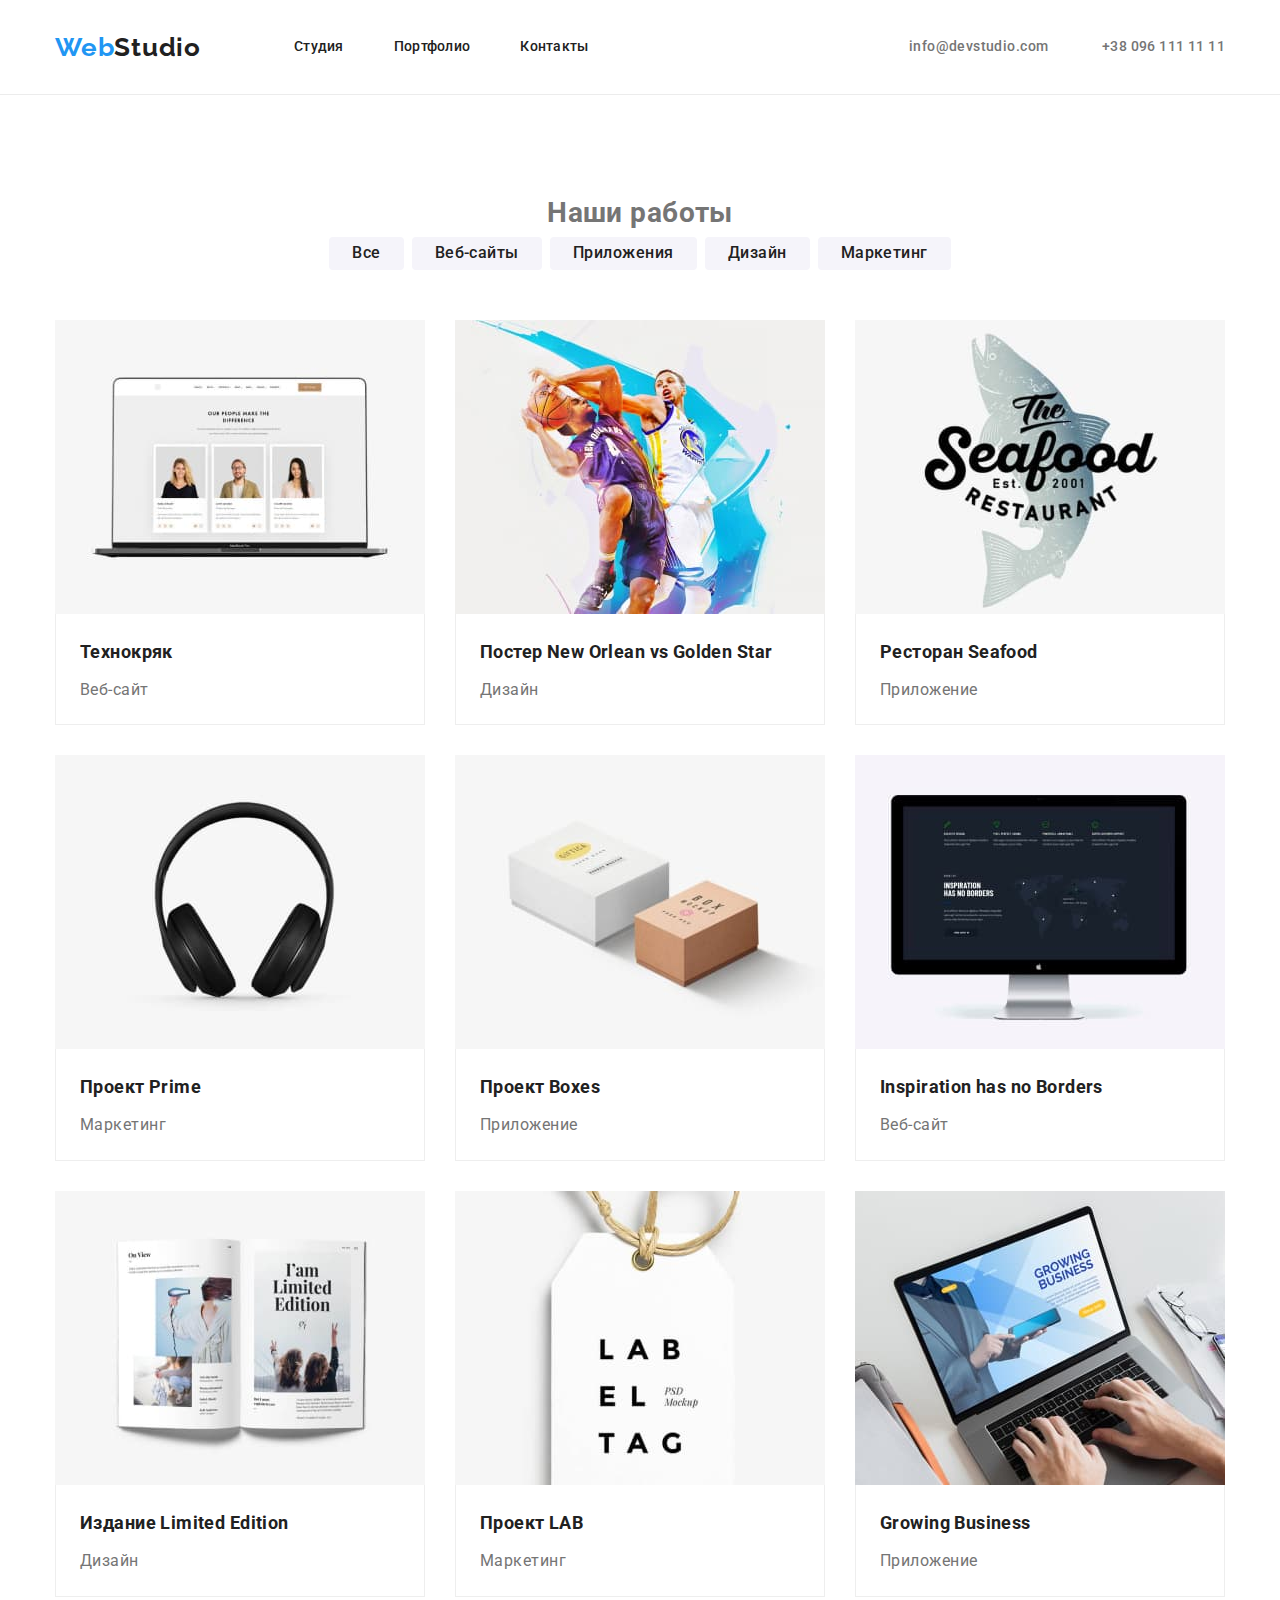
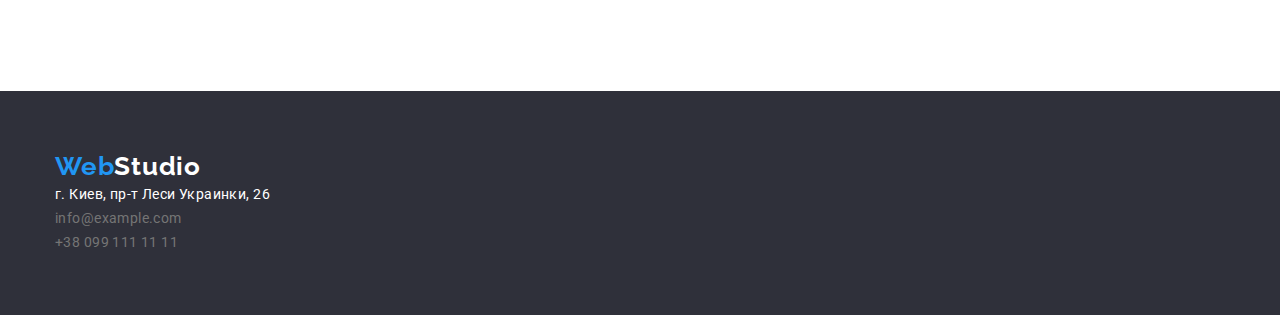
==== portfolio.html @ c0898d97 "homework 3" ====
<!DOCTYPE html>
<html lang="ru">
  <head>
    <meta charset="UTF-8" />
    <meta http-equiv="X-UA-Compatible" content="IE=edge" />
    <meta name="viewport" content="width=device-width, initial-scale=1.0" />
    <!-- Google fonts -->
    <link rel="preconnect" href="https://fonts.googleapis.com" />
    <link rel="preconnect" href="https://fonts.gstatic.com" crossorigin />
    <link
      href="https://fonts.googleapis.com/css2?family=Raleway:wght@700&family=Roboto:ital,wght@0,500;0,700;0,900;1,400&display=swap"
      rel="stylesheet"
    />
    <link
      rel="stylesheet"
      href="https://cdnjs.cloudflare.com/ajax/libs/modern-normalize/1.1.0/modern-normalize.min.css"
    />
    <link rel="stylesheet" href="./css/styles.css" />
    <title>Portfolio</title>
  </head>
  <body>
    <!-- HEADER -->

    <header class="header">
      <div class="container container-flex">
        <nav class="navigation">
          <a class="link logo logo-main" href="./index.html"
            ><span class="logo-accent">Web</span>Studio</a
          >
          <ul class="menu ul-reset">
            <li class="list-item menu-item">
              <a href="./index.html" class="link menu-item-link">Студия</a>
            </li>
            <li class="list-item menu-item">
              <a href="#" class="link menu-item-link">Портфолио</a>
            </li>
            <li class="list-item menu-item">
              <a href="#" class="link menu-item-link">Контакты</a>
            </li>
          </ul>
        </nav>
        <div class="contacts-header">
          <a href="#" class="link contacts-header-item">info@devstudio.com</a>
          <a href="#" class="link contacts-header-item">+38 096 111 11 11</a>
        </div>
      </div>
    </header>

    <!-- main -->

    <main>
      <section class="section">
        <div class="container">
          <h1 class="main-heading">Наши работы</h1>
          <ul class="filter ul-reset">
            <li class="list-item filter-item">
              <button type="button" class="btn btn-secondary">Все</button>
            </li>
            <li class="list-item filter-item">
              <button type="button" class="btn btn-secondary">Веб-сайты</button>
            </li>
            <li class="list-item filter-item">
              <button type="button" class="btn btn-secondary">Приложения</button>
            </li>
            <li class="list-item filter-item">
              <button type="button" class="btn btn-secondary">Дизайн</button>
            </li>
            <li class="list-item filter-item">
              <button type="button" class="btn btn-secondary">Маркетинг</button>
            </li>
          </ul>
          <ul class="portfolio ul-reset">
            <li class="list-item portfolio-item">
              <a href="" class="link">
                <img
                  src="./images/portfolio/techno.jpg"
                  class="portfolio-item-img"
                  width="370"
                  height="294"
                  alt="Ноутбук с открытым веб-сайтом"
                />
                <div class="portfolio-item-info">
                  <h2 class="portfolio-item-header">Технокряк</h2>
                  <p class="portfolio-item-category">Веб-сайт</p>
                </div>
                <!-- <p class="portfolio-item-description">
                  Технокряк это современная площадка распространения коронавируса. Компании используют
                  эту платформу для цифрового шпионажа и атак на защищённые сервера конкурентов.
                </p> -->
              </a>
            </li>
            <li class="list-item portfolio-item">
              <a href="" class="link">
                <img
                  src="./images/portfolio/new_orlean_vs_golden_star.jpg"
                  class="portfolio-item-img"
                  width="370"
                  height="294"
                  alt="Постер два человека играют в баскетбол"
                />
                <div class="portfolio-item-info">
                  <h2 class="portfolio-item-header">Постер New Orlean vs Golden Star</h2>
                  <p class="portfolio-item-category">Дизайн</p>
                </div>
                <!-- <p class="portfolio-item-description">
                  Технокряк это современная площадка распространения коронавируса. Компании используют
                  эту платформу для цифрового шпионажа и атак на защищённые сервера конкурентов.
                </p> -->
              </a>
            </li>
            <li class="list-item portfolio-item">
              <a href="" class="link">
                <img
                  src="./images/portfolio/seafood_restaurant.jpg"
                  class="portfolio-item-img"
                  width="370"
                  height="294"
                  alt="Логотип ресторана Seafood"
                />
                <div class="portfolio-item-info">
                  <h2 class="portfolio-item-header">Ресторан Seafood</h2>
                  <p class="portfolio-item-category">Приложение</p>
                </div>
                <!-- <p class="portfolio-item-description">
                  Технокряк это современная площадка распространения коронавируса. Компании используют
                  эту платформу для цифрового шпионажа и атак на защищённые сервера конкурентов.
                </p> -->
              </a>
            </li>
            <li class="list-item portfolio-item">
              <a href="" class="link">
                <img
                  src="./images/portfolio/project_prime.jpg"
                  class="portfolio-item-img"
                  width="370"
                  height="294"
                  alt="Чёрные наушники"
                />
                <div class="portfolio-item-info">
                  <h2 class="portfolio-item-header">Проект Prime</h2>
                  <p class="portfolio-item-category">Маркетинг</p>
                </div>
                <!-- <p class="portfolio-item-description">
                  Технокряк это современная площадка распространения коронавируса. Компании используют
                  эту платформу для цифрового шпионажа и атак на защищённые сервера конкурентов.
                </p> -->
              </a>
            </li>
            <li class="list-item portfolio-item">
              <a href="" class="link">
                <img
                  src="./images/portfolio/project_boxes.jpg"
                  class="portfolio-item-img"
                  width="370"
                  height="294"
                  alt="Две коробки, белая и коричневая"
                />
                <div class="portfolio-item-info">
                  <h2 class="portfolio-item-header">Проект Boxes</h2>
                  <p class="portfolio-item-category">Приложение</p>
                </div>
                <!-- <p class="portfolio-item-description">
                  Технокряк это современная площадка распространения коронавируса. Компании используют
                  эту платформу для цифрового шпионажа и атак на защищённые сервера конкурентов.
                </p> -->
              </a>
            </li>
            <li class="list-item portfolio-item">
              <a href="" class="link">
                <img
                  src="./images/portfolio/inspiration_has_no_borders.jpg"
                  class="portfolio-item-img"
                  width="370"
                  height="294"
                  alt="Монитор компьютера с открытым сайтом"
                />
                <div class="portfolio-item-info">
                  <h2 class="portfolio-item-header">Inspiration has no Borders</h2>
                  <p class="portfolio-item-category">Веб-сайт</p>
                </div>
                <!-- <p class="portfolio-item-description">
                  Технокряк это современная площадка распространения коронавируса. Компании используют
                  эту платформу для цифрового шпионажа и атак на защищённые сервера конкурентов.
                </p> -->
              </a>
            </li>
            <li class="list-item portfolio-item">
              <a href="" class="link">
                <img
                  src="./images/portfolio/limited_edition.jpg"
                  class="portfolio-item-img"
                  width="370"
                  height="294"
                  alt="Открытый журнал"
                />
                <div class="portfolio-item-info">
                  <h2 class="portfolio-item-header">Издание Limited Edition</h2>
                  <p class="portfolio-item-category">Дизайн</p>
                </div>
                <!-- <p class="portfolio-item-description">
                  Технокряк это современная площадка распространения коронавируса. Компании используют
                  эту платформу для цифрового шпионажа и атак на защищённые сервера конкурентов.
                </p> -->
              </a>
            </li>
            <li class="list-item portfolio-item">
              <a href="" class="link">
                <img
                  src="./images/portfolio/project_lab.jpg"
                  class="portfolio-item-img"
                  width="370"
                  height="294"
                  alt="Белый лейбл с чёрной надписью"
                />
                <div class="portfolio-item-info">
                  <h2 class="portfolio-item-header">Проект LAB</h2>
                  <p class="portfolio-item-category">Маркетинг</p>
                </div>
                <!-- <p class="portfolio-item-description">
                  Технокряк это современная площадка распространения коронавируса. Компании используют
                  эту платформу для цифрового шпионажа и атак на защищённые сервера конкурентов.
                </p> -->
              </a>
            </li>
            <li class="list-item portfolio-item">
              <a href="" class="link">
                <img
                  src="./images/portfolio/growing_business.jpg"
                  class="portfolio-item-img"
                  width="370"
                  height="294"
                  alt="Работа за ноутбуком"
                />
                <div class="portfolio-item-info">
                  <h2 class="portfolio-item-header">Growing Business</h2>
                  <p class="portfolio-item-category">Приложение</p>
                </div>
                <!-- <p class="portfolio-item-description">
                  Технокряк это современная площадка распространения коронавируса. Компании используют
                  эту платформу для цифрового шпионажа и атак на защищённые сервера конкурентов.
                </p> -->
              </a>
            </li>
          </ul>
        </div>
      </section>
    </main>

    <footer class="main-footer">
      <div class="container">
        <a href="./index.html" class="link logo logo-reverse"
          ><span class="logo-accent">Web</span>Studio</a
        >
        <address class="contact-address">
          <a href="https://goo.gl/maps/qn2ygEqjheVna8wr9" class="link street-address"
            >г. Киев, пр-т Леси Украинки, 26 </a
          ><br />
          <a href="#" class="link email-footer">info@example.com </a><br />
          <a href="#" class="link phone-footer">+38 099 111 11 11</a><br />
        </address>
      </div>
    </footer>
  </body>
</html>
---- css/styles.css ----
:root{
    --primary-text-color: #757575;
    --secondary-text-color: #212121;
    --accent-color: #2196F3;
    --accent-color-hover: #188CE8;
    --white-color: #ffffff;
    --white-semitransparent: rgba(255, 255, 255, 0,6);
    --background-color-primary: #ffffff;
    --background-color-secondary: #F5F4FA;
    --background-tertiary: #2F303A;
    --header-border-bottom-color: #ECECEC;
    --card-border-color: #EEEEEE;
    --font-raleway: 'Raleway', sans-serif;
    --font-roboto: 'Roboto', sans-serif;
}

/* styles for the main page */

body{
    background-color: var(--background-color-primary);
    color: var(--primary-text-color);
    font-family: var(--font-roboto);
    font-size:14px;
    line-height: 1.7;
    letter-spacing: 0.03em;
}
.header{
    border-bottom: 1px solid var(--header-border-bottom-color);
    padding: 32px 0;
}
.container{
    width:1200px;
    margin: 0 auto;
    padding: 0 15px;
    align-items: center;
}
.container-flex{
    display: flex;
}
.navigation{
    display: flex;
    align-items: center;
}
.list-item {
    list-style: none;
}
.link{
    text-decoration:none;
}
.link:hover,
.link:focus{
    color: var(--accent-color);
}

.logo{
    margin-right:93px;

    font-family: var(--font-raleway);
    font-size:26px;
    font-weight: 700;
    line-height: 1.17;
    letter-spacing: 0.03em;
}
.logo-main{
    color: var(--secondary-text-color);
}
.logo-main:hover,
.logo-main:focus{
    color: initial;
}
.logo-accent{
    color: var(--accent-color);
}
.menu-item:first-child,
.menu-item:nth-child(2){
    margin-right:50px;
}
.menu-item-link {
    color: var(--secondary-text-color);
    font-size:14px;
    font-weight: 500;
    line-height: 1.14;
    letter-spacing: 0.02em;
}
.contacts-header{
    margin-left:auto;
}
.contacts-header-item{
    color: var(--primary-text-color);
    font-weight: 500;
    line-height: 1.17;
}
.contacts-header-item:first-child{
    margin-right:50px;
}

/* =========================== HERO =========================== */

.hero,
footer {
    padding: 200px 0;
    background-color: var(--background-tertiary);
}
.hero-content-holder{
    max-width:696px;
    margin: 0 auto;
}
.hero-title{
    margin:0 0 30px 0;

    color:var(--white-color);
    font-size:44px;
    font-weight: 900;
    line-height: 1.36;
    text-align: center;
    text-transform: uppercase;
    letter-spacing: 0.06em;
}

.section-header{
    margin: 0 0 50px 0;

    color: var(--secondary-text-color);
    font-size: 36px;
    font-weight:700;
    letter-spacing: 0.03em;
    line-height:1.17;
    text-align: center;
}
.btn{
    border: 1px transparent solid;
    border-radius: 4px;
    padding: 6px 22px;

    font-family: var(--font-roboto);
    font-weight: 500;
    font-size:16px;
    line-height:1.16;
    text-align: center;
    letter-spacing:0.03em;
}
.btn:hover{
    cursor:pointer;
}
.btn:hover,
.btn:focus{
    background-color: var(--accent-color-hover);
    color: var(--white-color);
}
.hero-btn{
    display: block;
    margin: 0 auto;
    padding: 10px 32px;
    background-color: var(--accent-color);
    color: var(--white-color);
    font-family: var(--font-roboto);
    font-weight: 700;
    line-height:1.8;
    letter-spacing: 0.06em;
}

/* =========================== ADVANTAGES =========================== */

.section{
    padding: 94px 0;
}
.advantages{
    padding-bottom:0;
}
.ul-reset{
    display: flex;
    margin: 0;
    padding: 0;
}
.advantages-header{
    margin: 0 0 10px 0;

    color: var(--secondary-text-color);
    font-weight:700;
    text-align: left;
    text-transform: uppercase;
    letter-spacing: 0.03em;
    line-height:1.17;
    font-size: 14px;
}
.advantages-item:not(:last-child){
    margin-right: 30px;
}
/* =========================== TASKS =========================== */
.tasks-item:not(:last-child){
    margin-right: 30px
}
/* =========================== OUR TEAM =========================== */
.team{
    background-color: var(--background-color-secondary);
}
.team-item{
    background-color: var(--background-color-primary);
    border-radius: 0px 0px 4px 4px;
}
.team-item:not(:last-child){
    margin-right:30px;
}

.team-member{
    padding: 30px 0;
    text-align: center;
}

.team-member-name{
    margin:0 0 10px 0;

    font-weight: 500;
    font-size: 16px;
    line-height: 1.17em;
    color: var(--secondary-text-color);
}
.team-member-occupation{
    margin:0;
    font-size:16px;
}

/* =========================== MAIN FOOTER =========================== */

.main-footer{
    padding: 60px 0;
}
.logo-reverse{
    margin-bottom: 20px;
    color: var(--white-color);
}
.logo-reverse:hover,
.logo-reverse:focus{
    color: var(--white-color);
}
.contact-address{
    font-style: normal;
}
.street-address{
    margin-bottom: 9px;
    color: var(--white-color);
}
.email-footer,
.phone-footer{
    color: var(--white-semitransparent);
}
.email-footer{
    margin-bottom: 9px;
}
/* =========================== PORTFOLIO =========================== */

.portfolio-item-header{
    color: var(--secondary-text-color);
    font-size:18px;
    line-height:2;
    text-align: left;
}
.main-heading{
    margin:0;
    text-align: center;
}
.filter{
    justify-content:center;
    margin-bottom:50px;
}
.filter-item:not(:last-child){
    margin-right:8px;
}
.portfolio{
    flex-wrap:wrap;
}
.portfolio-item:not(:nth-child(-n + 3)){
    margin-top: 30px;
}
.portfolio-item:not(:nth-child(3n + 3)){
    margin-right: 30px;
}
.portfolio-item-img{
    display: block;
}
.portfolio-item-info{
    padding: 20px 24px;
    border-right: 1px solid var(--card-border-color);
    border-bottom: 1px solid var(--card-border-color);
    border-left: 1px solid var(--card-border-color);
}
.portfolio-item-header{
    margin:0 0 5px 0;
}
.portfolio-item-category{
    margin:0;
    color: var(--primary-text-color);
    font-size:16px;
    letter-spacing: 0.03em;
    line-height: 1.87em;
}
/* .portfolio-item-description{
    color: var(--white-color);
    background-color: var(--accent-color);
} */
.btn-secondary{
    background-color:var(--background-color-secondary);
    color: var(--secondary-text-color);
}
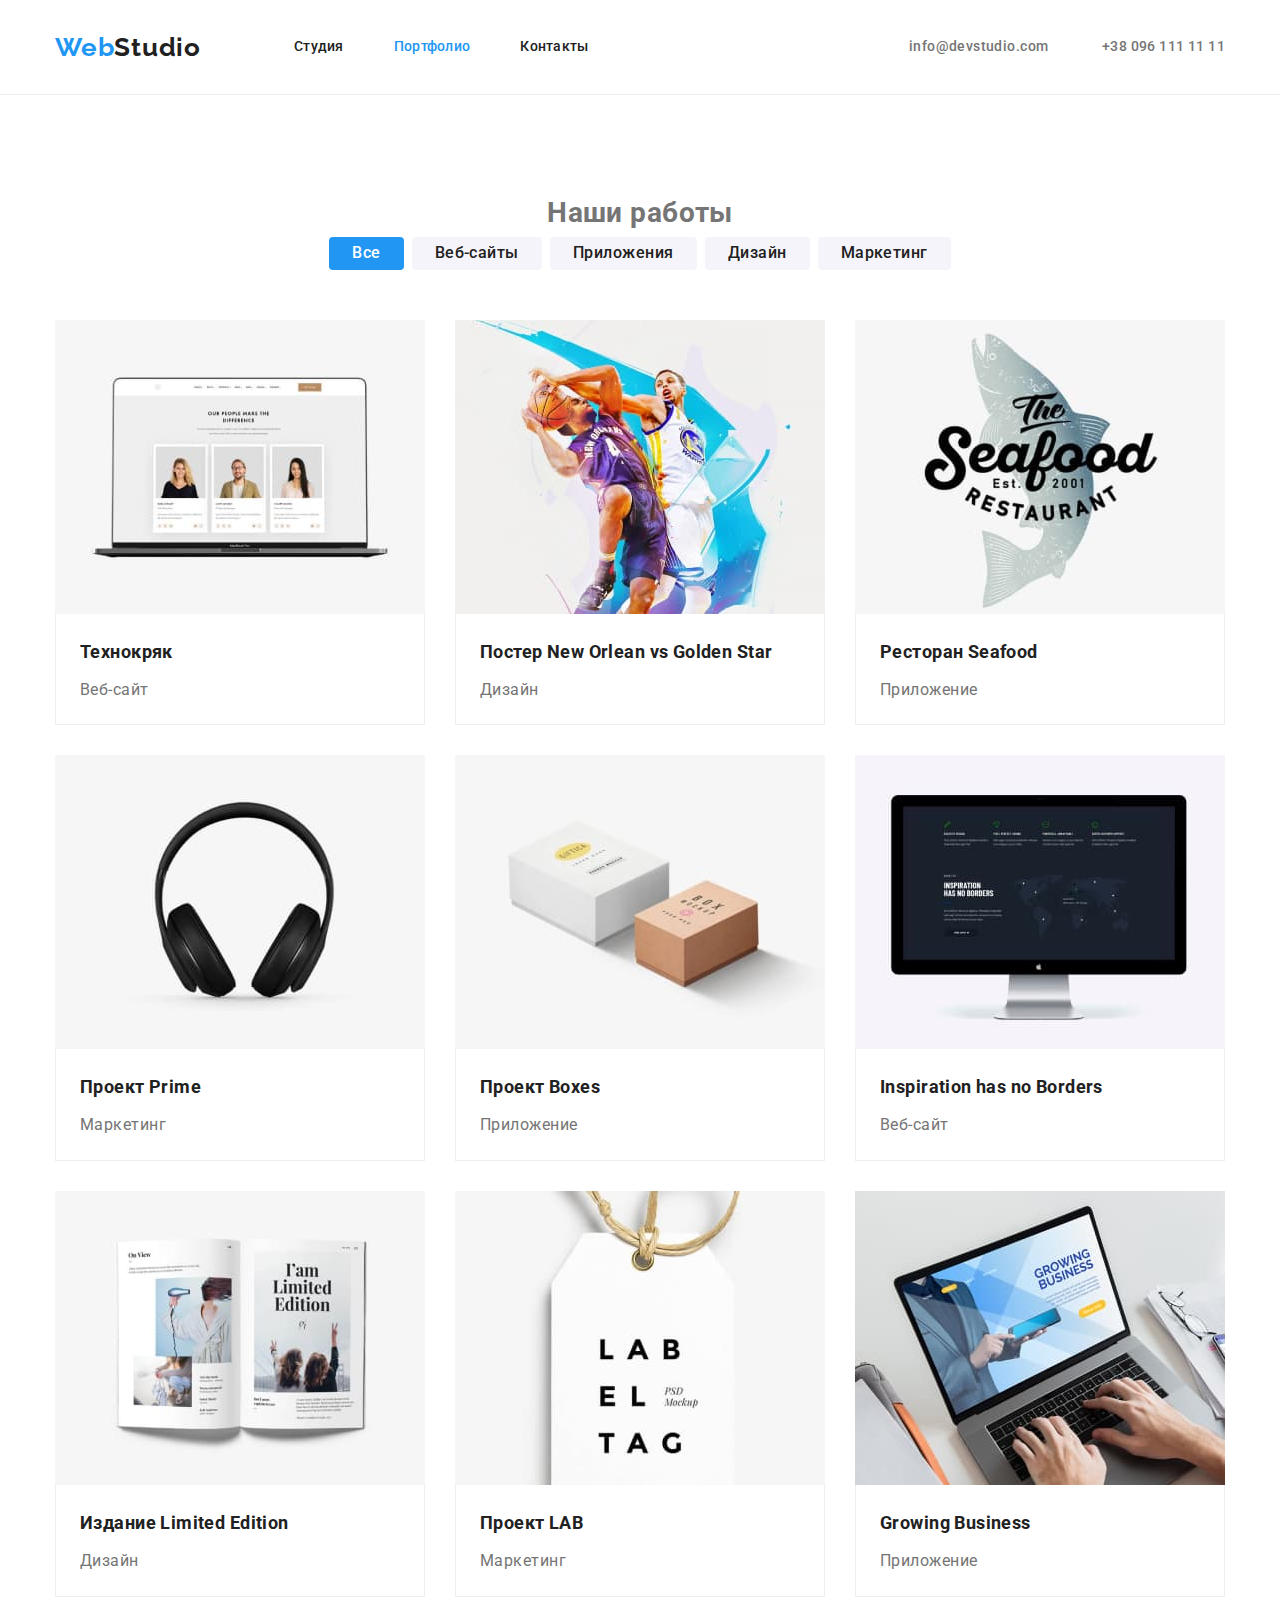
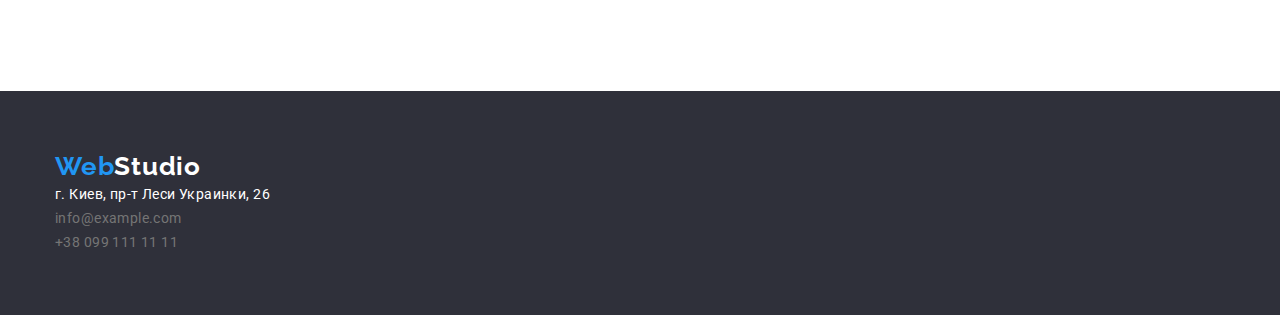
==== commit 61d3ab35: "second change" ====
--- a/portfolio.html
+++ b/portfolio.html
@@ -32,7 +32,7 @@
               <a href="./index.html" class="link menu-item-link">Студия</a>
             </li>
             <li class="list-item menu-item">
-              <a href="#" class="link menu-item-link">Портфолио</a>
+              <a href="#" class="link menu-item-link active-link">Портфолио</a>
             </li>
             <li class="list-item menu-item">
               <a href="#" class="link menu-item-link">Контакты</a>
@@ -54,7 +54,7 @@
           <h1 class="main-heading">Наши работы</h1>
           <ul class="filter ul-reset">
             <li class="list-item filter-item">
-              <button type="button" class="btn btn-secondary">Все</button>
+              <button type="button" class="btn btn-secondary btn-active">Все</button>
             </li>
             <li class="list-item filter-item">
               <button type="button" class="btn btn-secondary">Веб-сайты</button>
--- a/css/styles.css
+++ b/css/styles.css
@@ -302,3 +302,10 @@
     background-color:var(--background-color-secondary);
     color: var(--secondary-text-color);
 }
+.btn-active{
+    background-color: var(--accent-color);
+    color: var(--white-color);
+}
+.active-link{
+    color: var(--accent-color);
+}
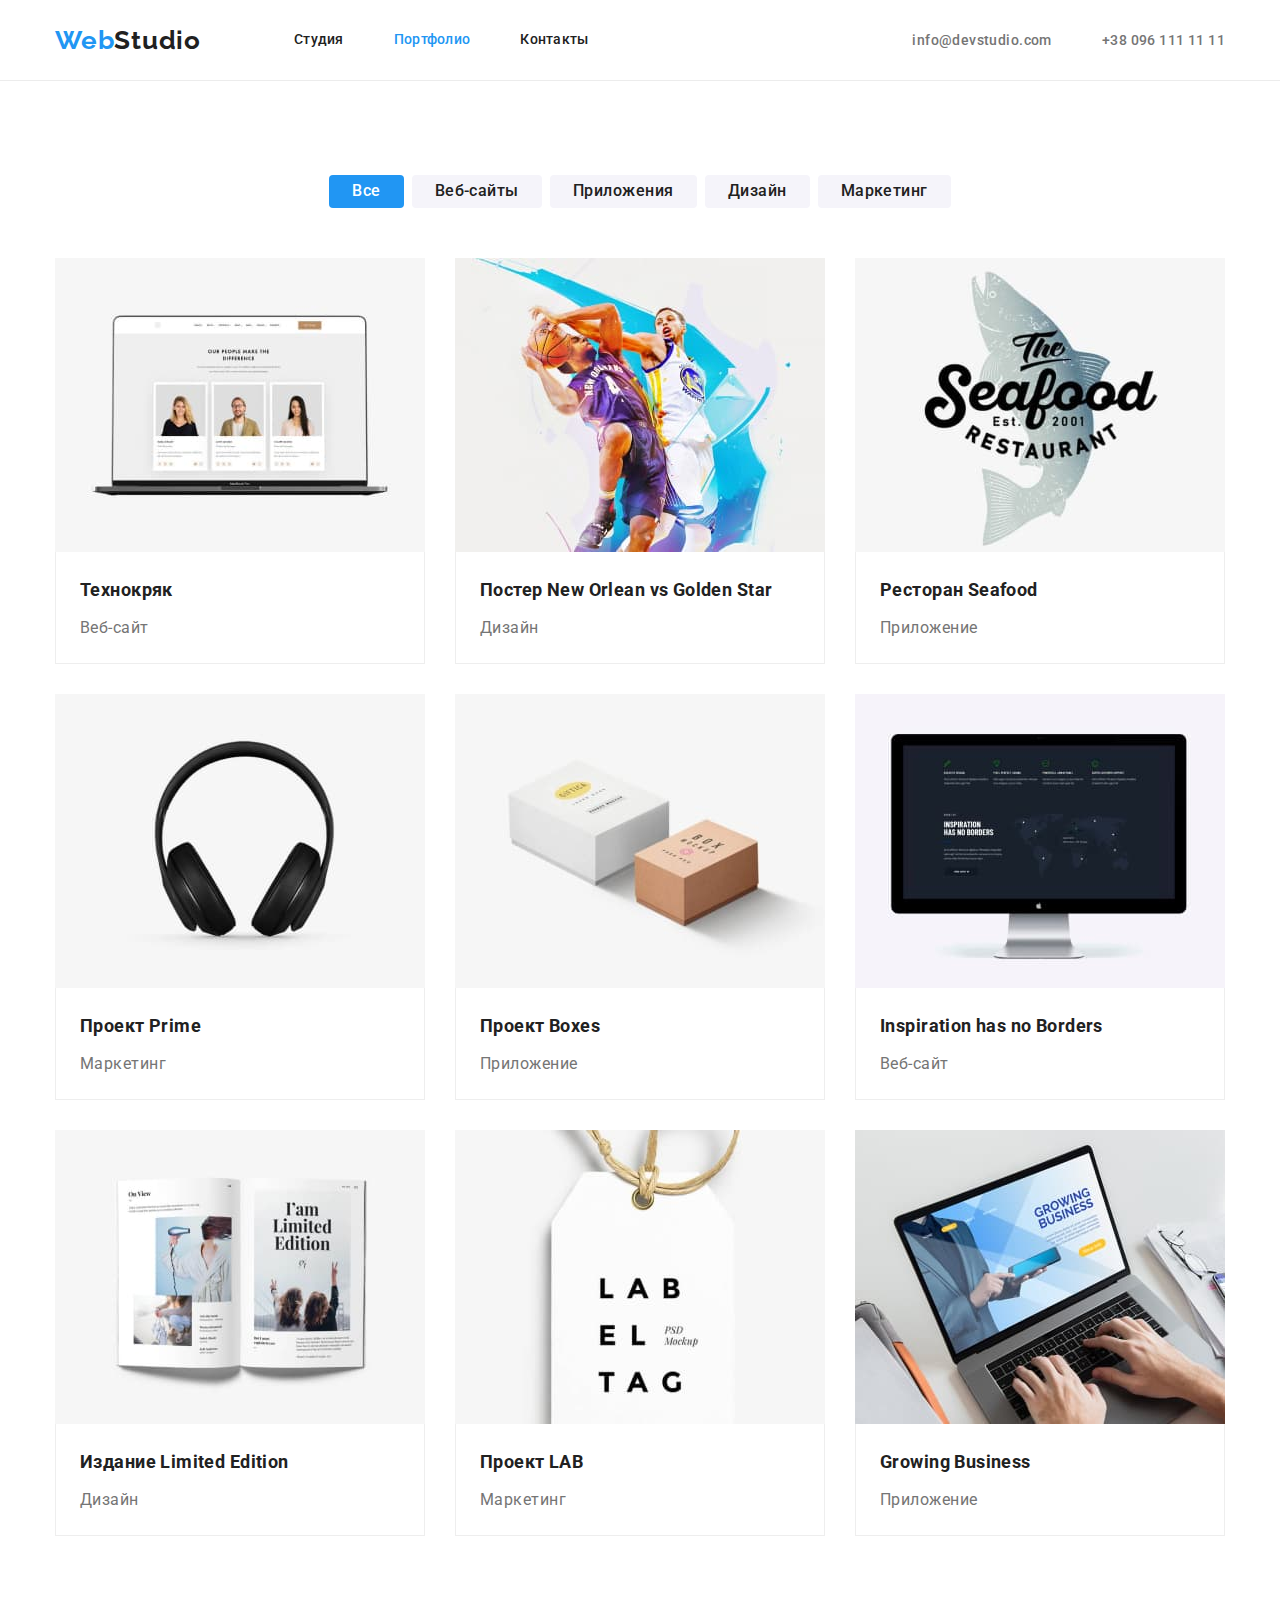
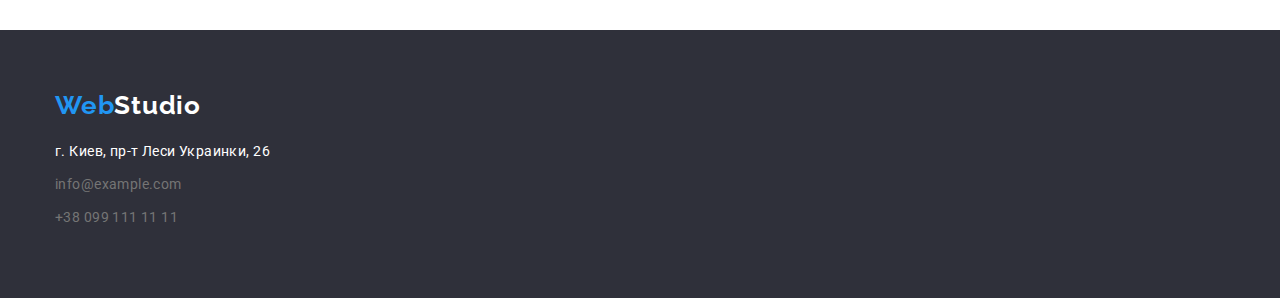
==== commit c390febf: "fixed errs" ====
--- a/portfolio.html
+++ b/portfolio.html
@@ -39,10 +39,14 @@
             </li>
           </ul>
         </nav>
-        <div class="contacts-header">
-          <a href="#" class="link contacts-header-item">info@devstudio.com</a>
-          <a href="#" class="link contacts-header-item">+38 096 111 11 11</a>
-        </div>
+        <ul class="contacts-header ul-reset">
+          <li class="list-item contacts-header-item">
+            <a href="#" class="link contacts-header-link">info@devstudio.com</a>
+          </li>
+          <li class="list-item contacts-header-item">
+            <a href="#" class="link contacts-header-link">+38 096 111 11 11</a>
+          </li>
+        </ul>
       </div>
     </header>
 
@@ -51,7 +55,7 @@
     <main>
       <section class="section">
         <div class="container">
-          <h1 class="main-heading">Наши работы</h1>
+          <h1 class="main-heading visually-hidden">Наши работы</h1>
           <ul class="filter ul-reset">
             <li class="list-item filter-item">
               <button type="button" class="btn btn-secondary btn-active">Все</button>
@@ -252,11 +256,13 @@
           ><span class="logo-accent">Web</span>Studio</a
         >
         <address class="contact-address">
-          <a href="https://goo.gl/maps/qn2ygEqjheVna8wr9" class="link street-address"
-            >г. Киев, пр-т Леси Украинки, 26 </a
-          ><br />
-          <a href="#" class="link email-footer">info@example.com </a><br />
-          <a href="#" class="link phone-footer">+38 099 111 11 11</a><br />
+          <a
+            href="https://goo.gl/maps/qn2ygEqjheVna8wr9"
+            class="link contact-address-item street-address"
+            >г. Киев, пр-т Леси Украинки, 26
+          </a>
+          <a href="#" class="link contact-address-item email-footer">info@example.com </a>
+          <a href="#" class="link contact-address-item phone-footer">+38 099 111 11 11</a>
         </address>
       </div>
     </footer>
--- a/css/styles.css
+++ b/css/styles.css
@@ -26,13 +26,11 @@
 }
 .header{
     border-bottom: 1px solid var(--header-border-bottom-color);
-    padding: 32px 0;
 }
 .container{
     width:1200px;
     margin: 0 auto;
     padding: 0 15px;
-    align-items: center;
 }
 .container-flex{
     display: flex;
@@ -41,11 +39,35 @@
     display: flex;
     align-items: center;
 }
+.ul-reset{
+    display: flex;
+    margin: 0;
+    padding: 0;
+}
 .list-item {
     list-style: none;
 }
+img{
+    display: block;
+}
+h1, h2, h3, p{
+    margin:0;
+}
 .link{
     text-decoration:none;
+}
+.visually-hidden {
+    position: absolute;
+    width: 1px;
+    height: 1px;
+    margin: -1px;
+    border: 0;
+    padding: 0;
+  
+    white-space: nowrap;
+    clip-path: inset(100%);
+    clip: rect(0 0 0 0);
+    overflow: hidden;
 }
 .link:hover,
 .link:focus{
@@ -76,19 +98,23 @@
     margin-right:50px;
 }
 .menu-item-link {
+    display: block;
     color: var(--secondary-text-color);
     font-size:14px;
     font-weight: 500;
     line-height: 1.14;
     letter-spacing: 0.02em;
+    padding: 32px 0;
 }
 .contacts-header{
     margin-left:auto;
 }
-.contacts-header-item{
+.contacts-header-link{
+    display: block;
     color: var(--primary-text-color);
     font-weight: 500;
     line-height: 1.17;
+    padding: 32px 0;
 }
 .contacts-header-item:first-child{
     margin-right:50px;
@@ -101,12 +127,10 @@
     padding: 200px 0;
     background-color: var(--background-tertiary);
 }
-.hero-content-holder{
+
+.hero-title{
+    margin: 0 auto 30px;
     max-width:696px;
-    margin: 0 auto;
-}
-.hero-title{
-    margin:0 0 30px 0;
 
     color:var(--white-color);
     font-size:44px;
@@ -118,7 +142,7 @@
 }
 
 .section-header{
-    margin: 0 0 50px 0;
+    margin-bottom: 50px;
 
     color: var(--secondary-text-color);
     font-size: 36px;
@@ -167,13 +191,8 @@
 .advantages{
     padding-bottom:0;
 }
-.ul-reset{
-    display: flex;
-    margin: 0;
-    padding: 0;
-}
 .advantages-header{
-    margin: 0 0 10px 0;
+    margin-bottom: 10px;
 
     color: var(--secondary-text-color);
     font-weight:700;
@@ -183,10 +202,16 @@
     line-height:1.17;
     font-size: 14px;
 }
+.advantages-item{
+    width: 270px;
+}
 .advantages-item:not(:last-child){
     margin-right: 30px;
 }
 /* =========================== TASKS =========================== */
+.tasks-item{
+    width: 370px;
+}
 .tasks-item:not(:last-child){
     margin-right: 30px
 }
@@ -195,6 +220,7 @@
     background-color: var(--background-color-secondary);
 }
 .team-item{
+    width: 270px;
     background-color: var(--background-color-primary);
     border-radius: 0px 0px 4px 4px;
 }
@@ -208,7 +234,7 @@
 }
 
 .team-member-name{
-    margin:0 0 10px 0;
+    margin-bottom: 10px;
 
     font-weight: 500;
     font-size: 16px;
@@ -226,7 +252,8 @@
     padding: 60px 0;
 }
 .logo-reverse{
-    margin-bottom: 20px;
+    display: block;
+    margin: 0 0 20px 0;
     color: var(--white-color);
 }
 .logo-reverse:hover,
@@ -236,8 +263,12 @@
 .contact-address{
     font-style: normal;
 }
+.contact-address-item{
+    display: block;
+    margin-bottom: 9px;
+}
 .street-address{
-    margin-bottom: 9px;
+    
     color: var(--white-color);
 }
 .email-footer,
@@ -256,7 +287,6 @@
     text-align: left;
 }
 .main-heading{
-    margin:0;
     text-align: center;
 }
 .filter{
@@ -268,6 +298,9 @@
 }
 .portfolio{
     flex-wrap:wrap;
+}
+.portfolio-item{
+    width: 370px;
 }
 .portfolio-item:not(:nth-child(-n + 3)){
     margin-top: 30px;
@@ -308,4 +341,4 @@
 }
 .active-link{
     color: var(--accent-color);
-}
+}